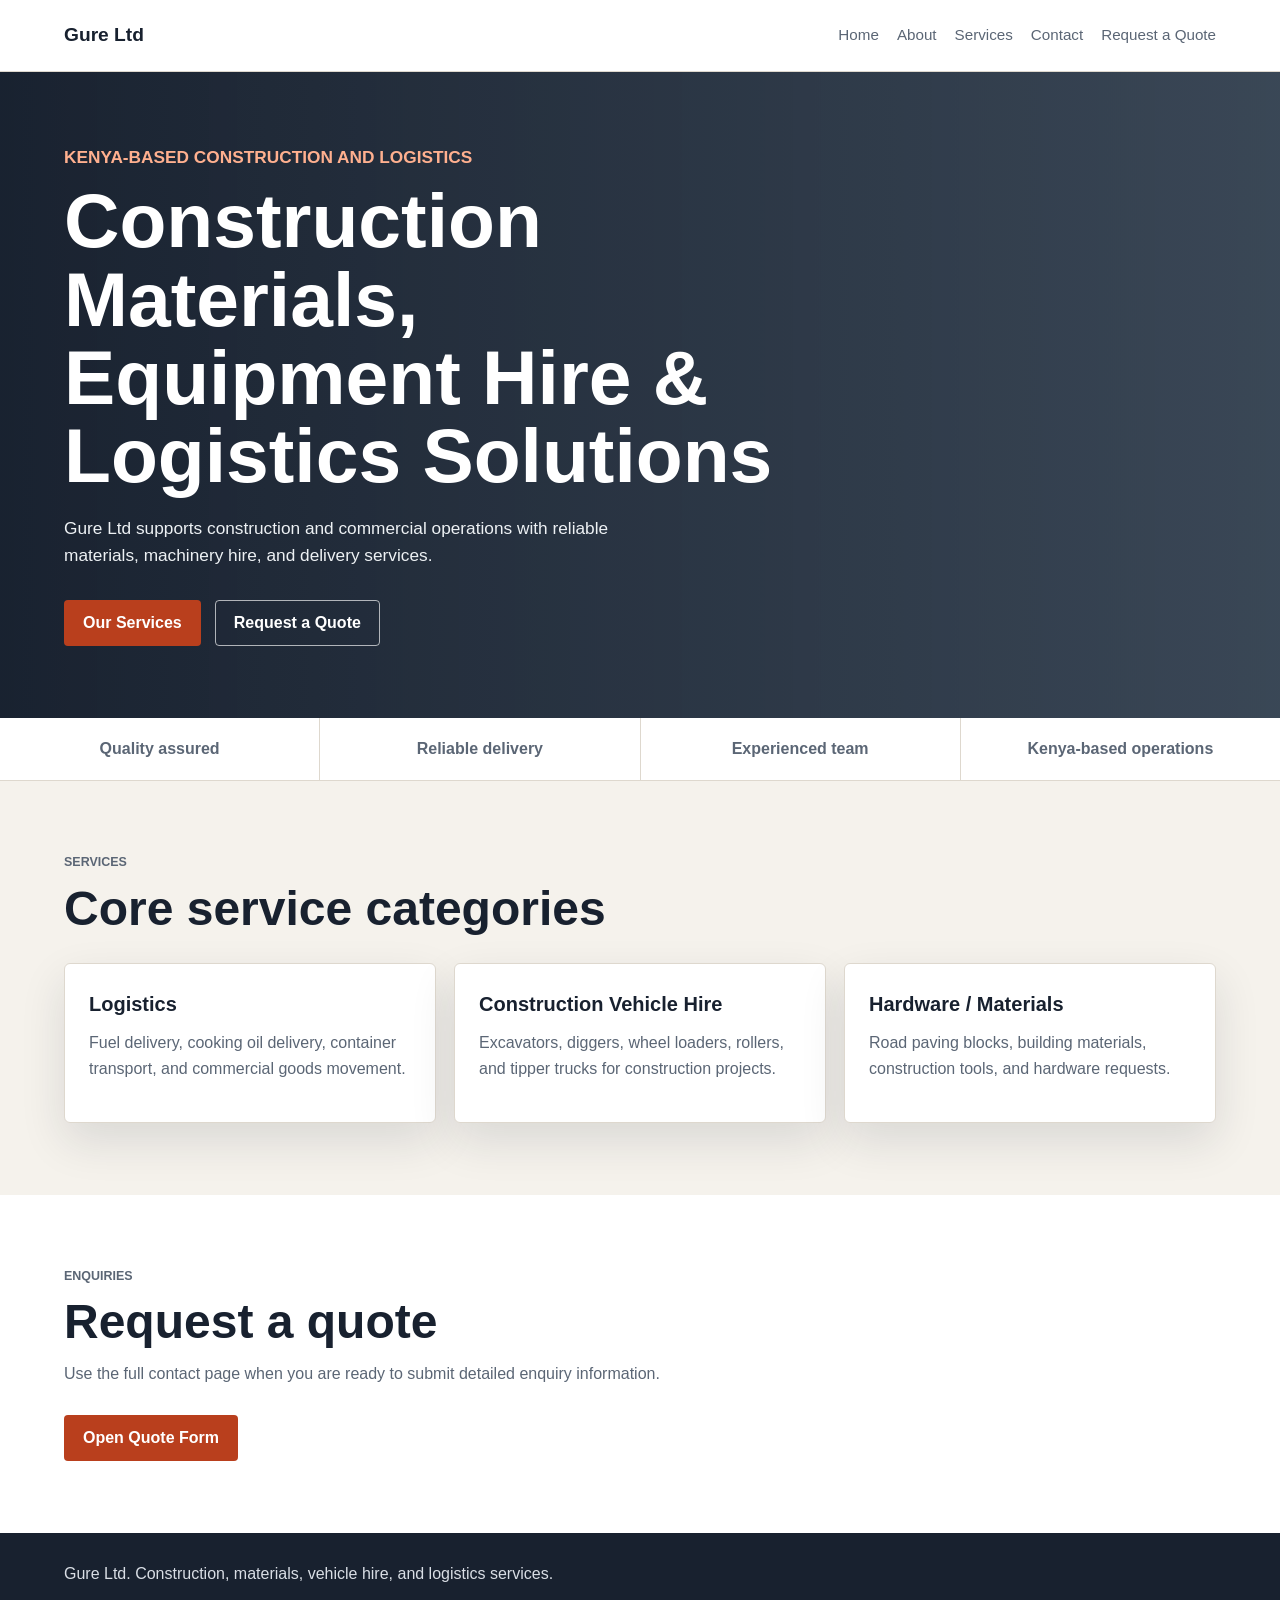
==== website/index.html @ ba299b15 "app ready" ====
<!doctype html>
<html lang="en">
  <head>
    <meta charset="utf-8">
    <meta name="viewport" content="width=device-width, initial-scale=1">
    <title>Gure Ltd | Construction and Logistics</title>
    <meta
      name="description"
      content="Gure Ltd provides construction materials, equipment hire, and logistics services in Kenya."
    >
    <link rel="stylesheet" href="assets/css/styles.css">
  </head>
  <body>
    <header class="site-header">
      <a class="brand" href="index.html">Gure Ltd</a>
      <nav class="site-nav" aria-label="Main navigation">
        <a href="index.html">Home</a>
        <a href="about.html">About</a>
        <a href="services.html">Services</a>
        <a href="contact.html">Contact</a>
        <a href="contact.html#quote">Request a Quote</a>
      </nav>
    </header>

    <main>
      <section class="hero" aria-labelledby="hero-title">
        <div class="hero-content">
          <p class="eyebrow">Kenya-based construction and logistics</p>
          <h1 id="hero-title">Construction Materials, Equipment Hire & Logistics Solutions</h1>
          <p>
            Gure Ltd supports construction and commercial operations with reliable materials,
            machinery hire, and delivery services.
          </p>
          <div class="hero-actions">
            <a class="button button-primary" href="services.html">Our Services</a>
            <a class="button button-secondary" href="contact.html#quote">Request a Quote</a>
          </div>
        </div>
      </section>

      <section class="trust-strip" aria-label="Trust points">
        <span>Quality assured</span>
        <span>Reliable delivery</span>
        <span>Experienced team</span>
        <span>Kenya-based operations</span>
      </section>

      <section id="services" class="section" aria-labelledby="services-title">
        <div class="section-heading">
          <p class="eyebrow">Services</p>
          <h2 id="services-title">Core service categories</h2>
        </div>
        <div class="service-grid">
          <article class="service-card">
            <h3>Logistics</h3>
            <p>Fuel delivery, cooking oil delivery, container transport, and commercial goods movement.</p>
          </article>
          <article class="service-card">
            <h3>Construction Vehicle Hire</h3>
            <p>Excavators, diggers, wheel loaders, rollers, and tipper trucks for construction projects.</p>
          </article>
          <article class="service-card">
            <h3>Hardware / Materials</h3>
            <p>Road paving blocks, building materials, construction tools, and hardware requests.</p>
          </article>
        </div>
      </section>

      <section id="quote" class="section quote-section" aria-labelledby="quote-title">
        <div class="section-heading">
          <p class="eyebrow">Enquiries</p>
          <h2 id="quote-title">Request a quote</h2>
          <p>Use the full contact page when you are ready to submit detailed enquiry information.</p>
        </div>
        <a class="button button-primary" href="contact.html#quote">Open Quote Form</a>
      </section>
    </main>

    <footer class="site-footer">
      <p>Gure Ltd. Construction, materials, vehicle hire, and logistics services.</p>
    </footer>

    <script src="assets/js/config.js"></script>
    <script src="assets/js/main.js"></script>
  </body>
</html>
---- website/assets/css/styles.css ----
:root {
  --color-ink: #18212f;
  --color-muted: #5b6675;
  --color-surface: #ffffff;
  --color-page: #f5f2ec;
  --color-accent: #b93f1d;
  --color-accent-dark: #832d18;
  --color-line: #ded8ce;
  --shadow-soft: 0 18px 45px rgba(24, 33, 47, 0.12);
  font-family: Arial, Helvetica, sans-serif;
}

* {
  box-sizing: border-box;
}

body {
  margin: 0;
  color: var(--color-ink);
  background: var(--color-page);
  line-height: 1.6;
}

a {
  color: inherit;
}

.site-header {
  display: flex;
  align-items: center;
  justify-content: space-between;
  gap: 24px;
  padding: 20px clamp(20px, 5vw, 72px);
  background: var(--color-surface);
  border-bottom: 1px solid var(--color-line);
}

.brand {
  font-size: 1.2rem;
  font-weight: 700;
  text-decoration: none;
}

.site-nav {
  display: flex;
  flex-wrap: wrap;
  gap: 18px;
  color: var(--color-muted);
  font-size: 0.95rem;
}

.site-nav a {
  text-decoration: none;
}

.hero {
  min-height: 560px;
  display: grid;
  align-items: center;
  padding: 72px clamp(20px, 5vw, 72px);
  background: linear-gradient(90deg, rgba(24, 33, 47, 0.94), rgba(64, 78, 94, 0.76));
  background-color: #27313d;
  background-size: cover;
  background-position: center;
  color: #ffffff;
}

.hero-content {
  max-width: 760px;
}

.page-hero {
  padding: 72px clamp(20px, 5vw, 72px);
  background: var(--color-surface);
  border-bottom: 1px solid var(--color-line);
}

.page-hero p {
  max-width: 720px;
  color: var(--color-muted);
}

.eyebrow {
  margin: 0 0 10px;
  color: var(--color-accent);
  font-size: 0.78rem;
  font-weight: 700;
  text-transform: uppercase;
}

.hero .eyebrow {
  color: #ffb08f;
}

h1,
h2,
h3,
p {
  margin-top: 0;
}

h1 {
  max-width: 900px;
  margin-bottom: 20px;
  font-size: clamp(2.4rem, 6vw, 4.8rem);
  line-height: 1.02;
}

h2 {
  margin-bottom: 12px;
  font-size: clamp(1.8rem, 4vw, 3rem);
  line-height: 1.1;
}

h3 {
  margin-bottom: 10px;
  font-size: 1.25rem;
}

.hero p {
  max-width: 620px;
  color: #edf1f4;
  font-size: 1.08rem;
}

.hero-actions {
  display: flex;
  flex-wrap: wrap;
  gap: 14px;
  margin-top: 30px;
}

.button {
  display: inline-flex;
  align-items: center;
  justify-content: center;
  min-height: 46px;
  padding: 0 18px;
  border: 1px solid transparent;
  border-radius: 4px;
  font-weight: 700;
  text-decoration: none;
  cursor: pointer;
}

.button-primary {
  color: #ffffff;
  background: var(--color-accent);
}

.button-secondary {
  color: #ffffff;
  border-color: rgba(255, 255, 255, 0.65);
}

.button-secondary-dark {
  color: var(--color-accent-dark);
  border-color: var(--color-accent-dark);
  background: #ffffff;
}

.trust-strip {
  display: grid;
  grid-template-columns: repeat(4, minmax(0, 1fr));
  gap: 1px;
  background: var(--color-line);
  border-bottom: 1px solid var(--color-line);
}

.trust-strip span {
  padding: 18px;
  background: var(--color-surface);
  color: var(--color-muted);
  font-weight: 700;
  text-align: center;
}

.section {
  padding: 72px clamp(20px, 5vw, 72px);
}

.section-muted {
  background: #ebe6dc;
}

.section-heading {
  max-width: 720px;
  margin-bottom: 28px;
}

.section-heading p {
  color: var(--color-muted);
}

.two-column {
  display: grid;
  grid-template-columns: minmax(0, 0.9fr) minmax(0, 1.1fr);
  gap: 36px;
}

.two-column p {
  color: var(--color-muted);
}

.service-grid {
  display: grid;
  grid-template-columns: repeat(3, minmax(0, 1fr));
  gap: 18px;
}

.service-card {
  padding: 24px;
  background: var(--color-surface);
  border: 1px solid var(--color-line);
  border-radius: 6px;
  box-shadow: var(--shadow-soft);
}

.service-card p {
  color: var(--color-muted);
}

.availability-list {
  display: grid;
  gap: 14px;
}

.availability-list article {
  display: grid;
  grid-template-columns: minmax(0, 1fr) auto;
  gap: 10px 18px;
  align-items: center;
  padding: 20px;
  background: var(--color-surface);
  border: 1px solid var(--color-line);
  border-radius: 6px;
}

.availability-list h3,
.availability-list p {
  grid-column: 1;
}

.availability-list p {
  margin-bottom: 0;
  color: var(--color-muted);
}

.catalog-hero {
  min-height: 440px;
  display: grid;
  align-items: end;
  padding: 72px clamp(20px, 5vw, 72px);
  color: #ffffff;
  background:
    linear-gradient(90deg, rgba(24, 33, 47, 0.9), rgba(24, 33, 47, 0.48), rgba(24, 33, 47, 0.18)),
    url("../images/services-catalog-hero.png");
  background-position: center;
  background-size: cover;
}

.catalog-hero-content {
  max-width: 760px;
}

.catalog-hero p {
  max-width: 620px;
  color: #edf1f4;
  font-size: 1.08rem;
}

.catalog-shell {
  display: grid;
  grid-template-columns: 260px minmax(0, 1fr);
  gap: 34px;
  padding: 48px clamp(20px, 5vw, 72px) 72px;
}

.catalog-sidebar {
  position: sticky;
  top: 20px;
  align-self: start;
  display: grid;
  gap: 8px;
  padding: 18px;
  background: var(--color-surface);
  border: 1px solid var(--color-line);
  border-radius: 6px;
}

.catalog-filter {
  min-height: 44px;
  padding: 0 12px;
  border: 1px solid transparent;
  border-radius: 4px;
  color: var(--color-muted);
  background: transparent;
  font: inherit;
  font-weight: 700;
  text-align: left;
  cursor: pointer;
}

.catalog-filter:hover,
.catalog-filter.is-active {
  color: var(--color-ink);
  background: #f5f2ec;
  border-color: var(--color-line);
}

.catalog-toolbar {
  display: flex;
  align-items: end;
  justify-content: space-between;
  gap: 24px;
  margin-bottom: 24px;
}

.catalog-toolbar h2 {
  margin-bottom: 0;
}

.catalog-search {
  display: grid;
  gap: 7px;
  min-width: min(320px, 100%);
  color: var(--color-muted);
  font-weight: 700;
}

.catalog-search input {
  min-height: 44px;
  padding: 0 13px;
  border: 1px solid var(--color-line);
  border-radius: 4px;
  color: var(--color-ink);
  background: var(--color-surface);
  font: inherit;
}

.product-grid {
  display: grid;
  grid-template-columns: repeat(3, minmax(0, 1fr));
  gap: 18px;
}

.product-card {
  display: grid;
  grid-template-rows: 150px 1fr;
  min-height: 420px;
  overflow: hidden;
  background: var(--color-surface);
  border: 1px solid var(--color-line);
  border-radius: 6px;
  box-shadow: var(--shadow-soft);
}

.product-media {
  background-color: #303b45;
  background-image:
    linear-gradient(135deg, rgba(185, 63, 29, 0.72), rgba(24, 33, 47, 0.72)),
    url("../images/services-catalog-hero.png");
  background-position: center;
  background-size: cover;
}

.product-media-excavator,
.product-media-loader,
.product-media-roller {
  background-position: 72% center;
}

.product-media-pavers,
.product-media-tools,
.product-media-materials {
  background-position: 58% center;
}

.product-media-fuel,
.product-media-oil,
.product-media-container {
  background-position: 84% center;
}

.product-body {
  display: grid;
  grid-template-rows: auto auto 1fr auto auto;
  gap: 12px;
  padding: 20px;
}

.product-body p {
  color: var(--color-muted);
}

.product-category {
  margin-bottom: 0;
  color: var(--color-accent);
  font-size: 0.78rem;
  font-weight: 700;
  text-transform: uppercase;
}

.product-meta {
  display: flex;
  flex-wrap: wrap;
  align-items: center;
  gap: 10px;
  color: var(--color-muted);
  font-size: 0.9rem;
  font-weight: 700;
}

.product-meta .status {
  grid-column: auto;
  grid-row: auto;
}

.catalog-empty {
  padding: 24px;
  color: var(--color-muted);
  background: var(--color-surface);
  border: 1px solid var(--color-line);
  border-radius: 6px;
}

.status {
  grid-column: 2;
  grid-row: 1 / span 2;
  padding: 6px 10px;
  border-radius: 999px;
  font-size: 0.78rem;
  font-weight: 700;
  white-space: nowrap;
}

.status-available {
  color: #14532d;
  background: #dcfce7;
}

.status-unavailable {
  color: #7f1d1d;
  background: #fee2e2;
}

.status-request {
  color: #713f12;
  background: #fef3c7;
}

.quote-section {
  background: var(--color-surface);
}

.quote-form {
  display: grid;
  grid-template-columns: repeat(2, minmax(0, 1fr));
  gap: 18px;
  max-width: 860px;
}

.quote-form label {
  display: grid;
  gap: 7px;
  color: var(--color-muted);
  font-weight: 700;
}

.quote-form input,
.quote-form select,
.quote-form textarea {
  width: 100%;
  padding: 12px 13px;
  border: 1px solid var(--color-line);
  border-radius: 4px;
  color: var(--color-ink);
  font: inherit;
}

.full-width {
  grid-column: 1 / -1;
}

.site-footer {
  padding: 28px clamp(20px, 5vw, 72px);
  color: #d9dee5;
  background: var(--color-ink);
}

.site-footer p {
  margin: 0;
}

@media (max-width: 760px) {
  .site-header {
    align-items: flex-start;
    flex-direction: column;
  }

  .trust-strip,
  .service-grid,
  .quote-form,
  .two-column,
  .catalog-shell,
  .catalog-toolbar,
  .product-grid {
    grid-template-columns: 1fr;
  }

  .catalog-shell {
    gap: 24px;
  }

  .catalog-sidebar {
    position: static;
  }

  .catalog-toolbar {
    display: grid;
  }

  .product-card {
    min-height: auto;
  }

  .availability-list article {
    grid-template-columns: 1fr;
  }

  .status {
    grid-column: 1;
    grid-row: auto;
    width: fit-content;
  }

  .hero {
    min-height: 500px;
  }
}
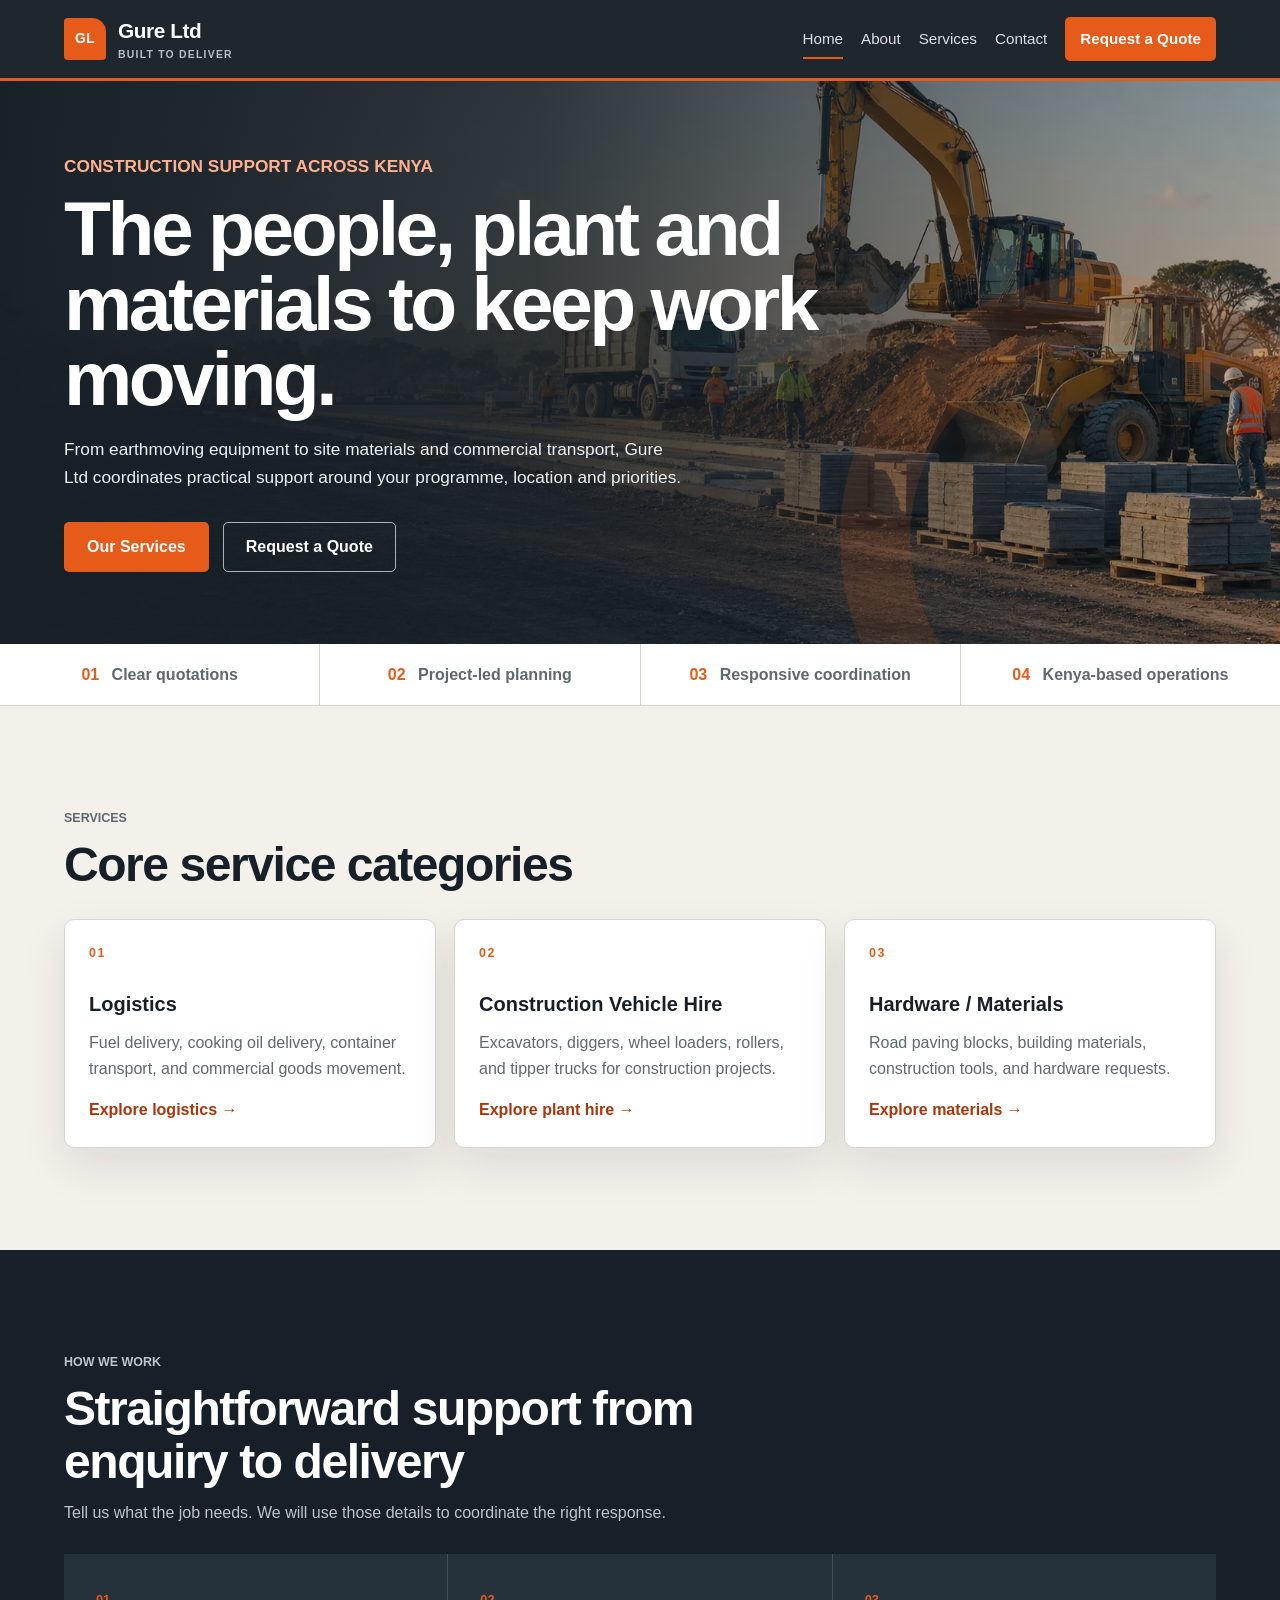
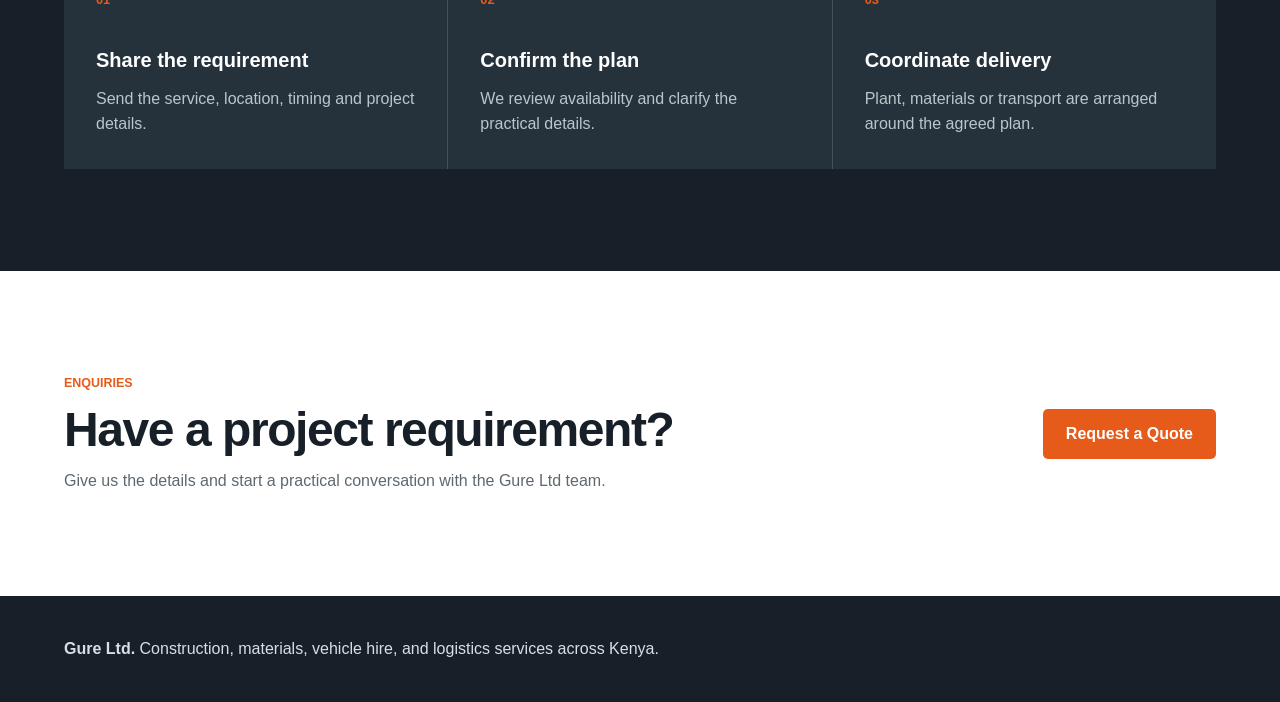
==== commit bc176d39: "website modified" ====
--- a/website/index.html
+++ b/website/index.html
@@ -12,24 +12,28 @@
   </head>
   <body>
     <header class="site-header">
-      <a class="brand" href="index.html">Gure Ltd</a>
-      <nav class="site-nav" aria-label="Main navigation">
-        <a href="index.html">Home</a>
+      <a class="brand" href="index.html" aria-label="Gure Ltd home">
+        <span class="brand-mark">GL</span>
+        <span class="brand-text">Gure Ltd<small>Built to deliver</small></span>
+      </a>
+      <button class="nav-toggle" type="button" aria-expanded="false" aria-controls="main-navigation"><span></span><span></span><span></span><span class="sr-only">Open navigation</span></button>
+      <nav id="main-navigation" class="site-nav" aria-label="Main navigation">
+        <a href="index.html" aria-current="page">Home</a>
         <a href="about.html">About</a>
         <a href="services.html">Services</a>
         <a href="contact.html">Contact</a>
-        <a href="contact.html#quote">Request a Quote</a>
+        <a class="nav-cta" href="contact.html#quote">Request a Quote</a>
       </nav>
     </header>
 
     <main>
       <section class="hero" aria-labelledby="hero-title">
         <div class="hero-content">
-          <p class="eyebrow">Kenya-based construction and logistics</p>
-          <h1 id="hero-title">Construction Materials, Equipment Hire & Logistics Solutions</h1>
+          <p class="eyebrow">Construction support across Kenya</p>
+          <h1 id="hero-title">The people, plant and materials to keep work moving.</h1>
           <p>
-            Gure Ltd supports construction and commercial operations with reliable materials,
-            machinery hire, and delivery services.
+            From earthmoving equipment to site materials and commercial transport, Gure Ltd
+            coordinates practical support around your programme, location and priorities.
           </p>
           <div class="hero-actions">
             <a class="button button-primary" href="services.html">Our Services</a>
@@ -39,10 +43,10 @@
       </section>
 
       <section class="trust-strip" aria-label="Trust points">
-        <span>Quality assured</span>
-        <span>Reliable delivery</span>
-        <span>Experienced team</span>
-        <span>Kenya-based operations</span>
+        <span><strong>01</strong> Clear quotations</span>
+        <span><strong>02</strong> Project-led planning</span>
+        <span><strong>03</strong> Responsive coordination</span>
+        <span><strong>04</strong> Kenya-based operations</span>
       </section>
 
       <section id="services" class="section" aria-labelledby="services-title">
@@ -52,32 +56,51 @@
         </div>
         <div class="service-grid">
           <article class="service-card">
+            <span class="card-number">01</span>
             <h3>Logistics</h3>
             <p>Fuel delivery, cooking oil delivery, container transport, and commercial goods movement.</p>
+            <a class="text-link" href="services.html">Explore logistics <span aria-hidden="true">→</span></a>
           </article>
           <article class="service-card">
+            <span class="card-number">02</span>
             <h3>Construction Vehicle Hire</h3>
             <p>Excavators, diggers, wheel loaders, rollers, and tipper trucks for construction projects.</p>
+            <a class="text-link" href="services.html">Explore plant hire <span aria-hidden="true">→</span></a>
           </article>
           <article class="service-card">
+            <span class="card-number">03</span>
             <h3>Hardware / Materials</h3>
             <p>Road paving blocks, building materials, construction tools, and hardware requests.</p>
+            <a class="text-link" href="services.html">Explore materials <span aria-hidden="true">→</span></a>
           </article>
         </div>
       </section>
 
-      <section id="quote" class="section quote-section" aria-labelledby="quote-title">
+      <section class="section section-dark" aria-labelledby="process-title">
         <div class="section-heading">
+          <p class="eyebrow">How we work</p>
+          <h2 id="process-title">Straightforward support from enquiry to delivery</h2>
+          <p>Tell us what the job needs. We will use those details to coordinate the right response.</p>
+        </div>
+        <ol class="process-grid">
+          <li><span>01</span><h3>Share the requirement</h3><p>Send the service, location, timing and project details.</p></li>
+          <li><span>02</span><h3>Confirm the plan</h3><p>We review availability and clarify the practical details.</p></li>
+          <li><span>03</span><h3>Coordinate delivery</h3><p>Plant, materials or transport are arranged around the agreed plan.</p></li>
+        </ol>
+      </section>
+
+      <section id="quote" class="section quote-section cta-band" aria-labelledby="quote-title">
+        <div>
           <p class="eyebrow">Enquiries</p>
-          <h2 id="quote-title">Request a quote</h2>
-          <p>Use the full contact page when you are ready to submit detailed enquiry information.</p>
+          <h2 id="quote-title">Have a project requirement?</h2>
+          <p>Give us the details and start a practical conversation with the Gure Ltd team.</p>
         </div>
-        <a class="button button-primary" href="contact.html#quote">Open Quote Form</a>
+        <a class="button button-primary" href="contact.html#quote">Request a Quote</a>
       </section>
     </main>
 
     <footer class="site-footer">
-      <p>Gure Ltd. Construction, materials, vehicle hire, and logistics services.</p>
+      <p><strong>Gure Ltd.</strong> Construction, materials, vehicle hire, and logistics services across Kenya.</p>
     </footer>
 
     <script src="assets/js/config.js"></script>
--- a/website/assets/css/styles.css
+++ b/website/assets/css/styles.css
@@ -1,13 +1,17 @@
 :root {
-  --color-ink: #18212f;
-  --color-muted: #5b6675;
+  --color-ink: #172028;
+  --color-ink-soft: #26323b;
+  --color-muted: #5d6871;
   --color-surface: #ffffff;
-  --color-page: #f5f2ec;
-  --color-accent: #b93f1d;
-  --color-accent-dark: #832d18;
-  --color-line: #ded8ce;
-  --shadow-soft: 0 18px 45px rgba(24, 33, 47, 0.12);
-  font-family: Arial, Helvetica, sans-serif;
+  --color-page: #f4f1eb;
+  --color-accent: #e75b1a;
+  --color-accent-dark: #a9370b;
+  --color-sand: #d9c6a3;
+  --color-line: #d9d4ca;
+  --shadow-soft: 0 18px 45px rgba(23, 32, 40, 0.1);
+  --shadow-lift: 0 24px 60px rgba(23, 32, 40, 0.18);
+  --radius: 10px;
+  font-family: Inter, "Segoe UI", Arial, sans-serif;
 }
 
 * {
@@ -19,38 +23,137 @@
   color: var(--color-ink);
   background: var(--color-page);
   line-height: 1.6;
+  -webkit-font-smoothing: antialiased;
+}
+
+img {
+  display: block;
+  max-width: 100%;
+}
+
+:focus-visible {
+  outline: 3px solid rgba(231, 91, 26, 0.45);
+  outline-offset: 3px;
 }
 
 a {
   color: inherit;
 }
 
+.sr-only {
+  position: absolute;
+  width: 1px;
+  height: 1px;
+  padding: 0;
+  overflow: hidden;
+  clip: rect(0, 0, 0, 0);
+  white-space: nowrap;
+  border: 0;
+}
+
 .site-header {
+  position: sticky;
+  z-index: 50;
+  top: 0;
   display: flex;
   align-items: center;
   justify-content: space-between;
   gap: 24px;
-  padding: 20px clamp(20px, 5vw, 72px);
-  background: var(--color-surface);
-  border-bottom: 1px solid var(--color-line);
+  min-height: 78px;
+  padding: 14px clamp(20px, 5vw, 72px);
+  color: #ffffff;
+  background: rgba(23, 32, 40, 0.97);
+  border-bottom: 3px solid var(--color-accent);
+  backdrop-filter: blur(14px);
 }
 
 .brand {
-  font-size: 1.2rem;
-  font-weight: 700;
+  display: inline-flex;
+  align-items: center;
+  gap: 12px;
+  font-size: 1.3rem;
+  font-weight: 800;
+  letter-spacing: -0.02em;
   text-decoration: none;
+}
+
+.brand-mark {
+  display: grid;
+  width: 42px;
+  height: 42px;
+  place-items: center;
+  color: #fff;
+  background: var(--color-accent);
+  border-radius: 4px 14px 4px 4px;
+  font-size: 0.86rem;
+  letter-spacing: 0.03em;
+}
+
+.brand-text small {
+  display: block;
+  color: #b8c0c6;
+  font-size: 0.65rem;
+  font-weight: 600;
+  letter-spacing: 0.12em;
+  text-transform: uppercase;
 }
 
 .site-nav {
   display: flex;
   flex-wrap: wrap;
   gap: 18px;
-  color: var(--color-muted);
+  align-items: center;
+  color: #dbe0e4;
   font-size: 0.95rem;
 }
 
 .site-nav a {
+  position: relative;
   text-decoration: none;
+}
+
+.nav-toggle {
+  display: none;
+  width: 46px;
+  height: 42px;
+  padding: 9px;
+  border: 1px solid #59646c;
+  border-radius: 5px;
+  color: #fff;
+  background: transparent;
+  cursor: pointer;
+}
+
+.nav-toggle > span:not(.sr-only) {
+  display: block;
+  height: 2px;
+  margin: 4px 0;
+  background: currentColor;
+}
+
+.site-nav a:not(.nav-cta)::after {
+  position: absolute;
+  right: 0;
+  bottom: -8px;
+  left: 0;
+  height: 2px;
+  background: var(--color-accent);
+  content: "";
+  transform: scaleX(0);
+  transition: transform 180ms ease;
+}
+
+.site-nav a:hover::after,
+.site-nav a[aria-current="page"]::after {
+  transform: scaleX(1);
+}
+
+.nav-cta {
+  padding: 10px 15px;
+  color: #fff;
+  background: var(--color-accent);
+  border-radius: 5px;
+  font-weight: 800;
 }
 
 .hero {
@@ -58,18 +161,38 @@
   display: grid;
   align-items: center;
   padding: 72px clamp(20px, 5vw, 72px);
-  background: linear-gradient(90deg, rgba(24, 33, 47, 0.94), rgba(64, 78, 94, 0.76));
+  position: relative;
+  overflow: hidden;
+  background:
+    linear-gradient(90deg, rgba(23, 32, 40, 0.98) 0%, rgba(23, 32, 40, 0.82) 42%, rgba(23, 32, 40, 0.25) 100%),
+    url("../images/construction-hero-v2.webp");
   background-color: #27313d;
   background-size: cover;
   background-position: center;
   color: #ffffff;
 }
 
+.hero::after,
+.page-hero::after {
+  position: absolute;
+  right: -90px;
+  bottom: -160px;
+  width: 390px;
+  height: 390px;
+  border: 70px solid rgba(231, 91, 26, 0.13);
+  border-radius: 50%;
+  content: "";
+}
+
 .hero-content {
+  position: relative;
+  z-index: 1;
   max-width: 760px;
 }
 
 .page-hero {
+  position: relative;
+  overflow: hidden;
   padding: 72px clamp(20px, 5vw, 72px);
   background: var(--color-surface);
   border-bottom: 1px solid var(--color-line);
@@ -102,14 +225,17 @@
 h1 {
   max-width: 900px;
   margin-bottom: 20px;
-  font-size: clamp(2.4rem, 6vw, 4.8rem);
-  line-height: 1.02;
+  font-size: clamp(2.5rem, 6vw, 5rem);
+  font-weight: 850;
+  letter-spacing: -0.045em;
+  line-height: 0.98;
 }
 
 h2 {
   margin-bottom: 12px;
   font-size: clamp(1.8rem, 4vw, 3rem);
   line-height: 1.1;
+  letter-spacing: -0.03em;
 }
 
 h3 {
@@ -134,13 +260,19 @@
   display: inline-flex;
   align-items: center;
   justify-content: center;
-  min-height: 46px;
-  padding: 0 18px;
+  min-height: 50px;
+  padding: 0 22px;
   border: 1px solid transparent;
-  border-radius: 4px;
-  font-weight: 700;
+  border-radius: 5px;
+  font-weight: 800;
   text-decoration: none;
   cursor: pointer;
+  transition: transform 180ms ease, box-shadow 180ms ease, background 180ms ease;
+}
+
+.button:hover {
+  transform: translateY(-2px);
+  box-shadow: 0 12px 24px rgba(23, 32, 40, 0.18);
 }
 
 .button-primary {
@@ -175,12 +307,27 @@
   text-align: center;
 }
 
+.trust-strip strong {
+  margin-right: 8px;
+  color: var(--color-accent);
+}
+
 .section {
-  padding: 72px clamp(20px, 5vw, 72px);
+  padding: clamp(64px, 8vw, 104px) clamp(20px, 5vw, 72px);
 }
 
 .section-muted {
   background: #ebe6dc;
+}
+
+.section-dark {
+  color: #fff;
+  background: var(--color-ink);
+}
+
+.section-dark .section-heading p,
+.section-dark .process-grid p {
+  color: #bcc5cb;
 }
 
 .section-heading {
@@ -212,11 +359,77 @@
   padding: 24px;
   background: var(--color-surface);
   border: 1px solid var(--color-line);
-  border-radius: 6px;
+  border-radius: var(--radius);
   box-shadow: var(--shadow-soft);
+  transition: transform 180ms ease, box-shadow 180ms ease;
+}
+
+.service-card:hover {
+  transform: translateY(-5px);
+  box-shadow: var(--shadow-lift);
 }
 
 .service-card p {
+  color: var(--color-muted);
+}
+
+.card-number {
+  display: block;
+  margin-bottom: 24px;
+  color: var(--color-accent);
+  font-size: 0.78rem;
+  font-weight: 800;
+  letter-spacing: 0.12em;
+}
+
+.text-link {
+  color: var(--color-accent-dark);
+  font-weight: 800;
+  text-decoration: none;
+}
+
+.process-grid {
+  display: grid;
+  grid-template-columns: repeat(3, minmax(0, 1fr));
+  gap: 1px;
+  margin: 0;
+  padding: 0;
+  background: #45515a;
+  list-style: none;
+}
+
+.process-grid li {
+  padding: 32px;
+  background: var(--color-ink-soft);
+}
+
+.process-grid span {
+  color: var(--color-accent);
+  font-size: 0.8rem;
+  font-weight: 800;
+}
+
+.process-grid h3 {
+  margin-top: 32px;
+}
+
+.process-grid p {
+  margin-bottom: 0;
+}
+
+.cta-band {
+  display: flex;
+  align-items: center;
+  justify-content: space-between;
+  gap: 40px;
+}
+
+.cta-band > div {
+  max-width: 720px;
+}
+
+.cta-band p:last-child {
+  margin-bottom: 0;
   color: var(--color-muted);
 }
 
@@ -254,7 +467,7 @@
   color: #ffffff;
   background:
     linear-gradient(90deg, rgba(24, 33, 47, 0.9), rgba(24, 33, 47, 0.48), rgba(24, 33, 47, 0.18)),
-    url("../images/services-catalog-hero.png");
+    url("../images/construction-hero-v2.webp");
   background-position: center;
   background-size: cover;
 }
@@ -346,20 +559,24 @@
 
 .product-card {
   display: grid;
-  grid-template-rows: 150px 1fr;
+  grid-template-rows: 190px 1fr;
   min-height: 420px;
   overflow: hidden;
   background: var(--color-surface);
   border: 1px solid var(--color-line);
-  border-radius: 6px;
+  border-radius: var(--radius);
   box-shadow: var(--shadow-soft);
+  transition: transform 180ms ease, box-shadow 180ms ease;
+}
+
+.product-card:hover {
+  transform: translateY(-5px);
+  box-shadow: var(--shadow-lift);
 }
 
 .product-media {
   background-color: #303b45;
-  background-image:
-    linear-gradient(135deg, rgba(185, 63, 29, 0.72), rgba(24, 33, 47, 0.72)),
-    url("../images/services-catalog-hero.png");
+  background-image: linear-gradient(180deg, transparent 60%, rgba(23, 32, 40, 0.4));
   background-position: center;
   background-size: cover;
 }
@@ -367,19 +584,40 @@
 .product-media-excavator,
 .product-media-loader,
 .product-media-roller {
+  background-image:
+    linear-gradient(180deg, transparent 60%, rgba(23, 32, 40, 0.4)),
+    url("../images/plant-hire-v2.webp");
   background-position: 72% center;
 }
 
 .product-media-pavers,
 .product-media-tools,
 .product-media-materials {
+  background-image:
+    linear-gradient(180deg, transparent 60%, rgba(23, 32, 40, 0.4)),
+    url("../images/materials-yard-v2.webp");
   background-position: 58% center;
 }
 
 .product-media-fuel,
 .product-media-oil,
 .product-media-container {
+  background-image:
+    linear-gradient(180deg, transparent 60%, rgba(23, 32, 40, 0.4)),
+    url("../images/logistics-truck-v2.webp");
   background-position: 84% center;
+}
+
+.product-media-loader,
+.product-media-tools,
+.product-media-oil {
+  background-position: 42% center;
+}
+
+.product-media-roller,
+.product-media-materials,
+.product-media-container {
+  background-position: 65% center;
 }
 
 .product-body {
@@ -458,6 +696,50 @@
   grid-template-columns: repeat(2, minmax(0, 1fr));
   gap: 18px;
   max-width: 860px;
+}
+
+.contact-layout {
+  display: grid;
+  grid-template-columns: minmax(260px, 0.65fr) minmax(0, 1.35fr);
+  gap: clamp(40px, 7vw, 96px);
+}
+
+.contact-intro {
+  align-self: start;
+}
+
+.contact-intro > p:not(.eyebrow) {
+  color: var(--color-muted);
+}
+
+.contact-checklist {
+  display: grid;
+  gap: 14px;
+  margin: 30px 0 0;
+  padding: 0;
+  list-style: none;
+}
+
+.contact-checklist li {
+  position: relative;
+  padding: 14px 14px 14px 42px;
+  background: var(--color-page);
+  border-left: 3px solid var(--color-accent);
+}
+
+.contact-checklist li::before {
+  position: absolute;
+  left: 16px;
+  color: var(--color-accent-dark);
+  content: "✓";
+  font-weight: 900;
+}
+
+.form-status {
+  min-height: 24px;
+  margin: 0;
+  color: var(--color-muted);
+  font-weight: 700;
 }
 
 .quote-form label {
@@ -478,12 +760,34 @@
   font: inherit;
 }
 
+.quote-form input:focus,
+.quote-form select:focus,
+.quote-form textarea:focus,
+.catalog-search input:focus {
+  border-color: var(--color-accent);
+  box-shadow: 0 0 0 3px rgba(231, 91, 26, 0.14);
+  outline: 0;
+}
+
+.quote-form button:disabled {
+  cursor: wait;
+  opacity: 0.65;
+}
+
+.form-status[data-state="success"] {
+  color: #176534;
+}
+
+.form-status[data-state="error"] {
+  color: #a02719;
+}
+
 .full-width {
   grid-column: 1 / -1;
 }
 
 .site-footer {
-  padding: 28px clamp(20px, 5vw, 72px);
+  padding: 40px clamp(20px, 5vw, 72px);
   color: #d9dee5;
   background: var(--color-ink);
 }
@@ -494,14 +798,46 @@
 
 @media (max-width: 760px) {
   .site-header {
-    align-items: flex-start;
-    flex-direction: column;
+    align-items: center;
+    flex-direction: row;
+  }
+
+  .nav-toggle {
+    display: block;
+    margin-left: auto;
+  }
+
+  .site-nav {
+    position: absolute;
+    top: 78px;
+    right: 0;
+    left: 0;
+    display: none;
+    padding: 18px 20px 22px;
+    color: #fff;
+    background: var(--color-ink);
+    border-bottom: 3px solid var(--color-accent);
+  }
+
+  .site-nav.is-open {
+    display: grid;
+  }
+
+  .site-nav a {
+    padding: 10px 4px;
+  }
+
+  .site-nav .nav-cta {
+    margin-top: 6px;
+    text-align: center;
   }
 
   .trust-strip,
   .service-grid,
+  .process-grid,
   .quote-form,
   .two-column,
+  .contact-layout,
   .catalog-shell,
   .catalog-toolbar,
   .product-grid {
@@ -537,4 +873,18 @@
   .hero {
     min-height: 500px;
   }
-}
+
+  .cta-band {
+    align-items: flex-start;
+    flex-direction: column;
+  }
+}
+
+@media (prefers-reduced-motion: reduce) {
+  *,
+  *::before,
+  *::after {
+    scroll-behavior: auto !important;
+    transition-duration: 0.01ms !important;
+  }
+}
